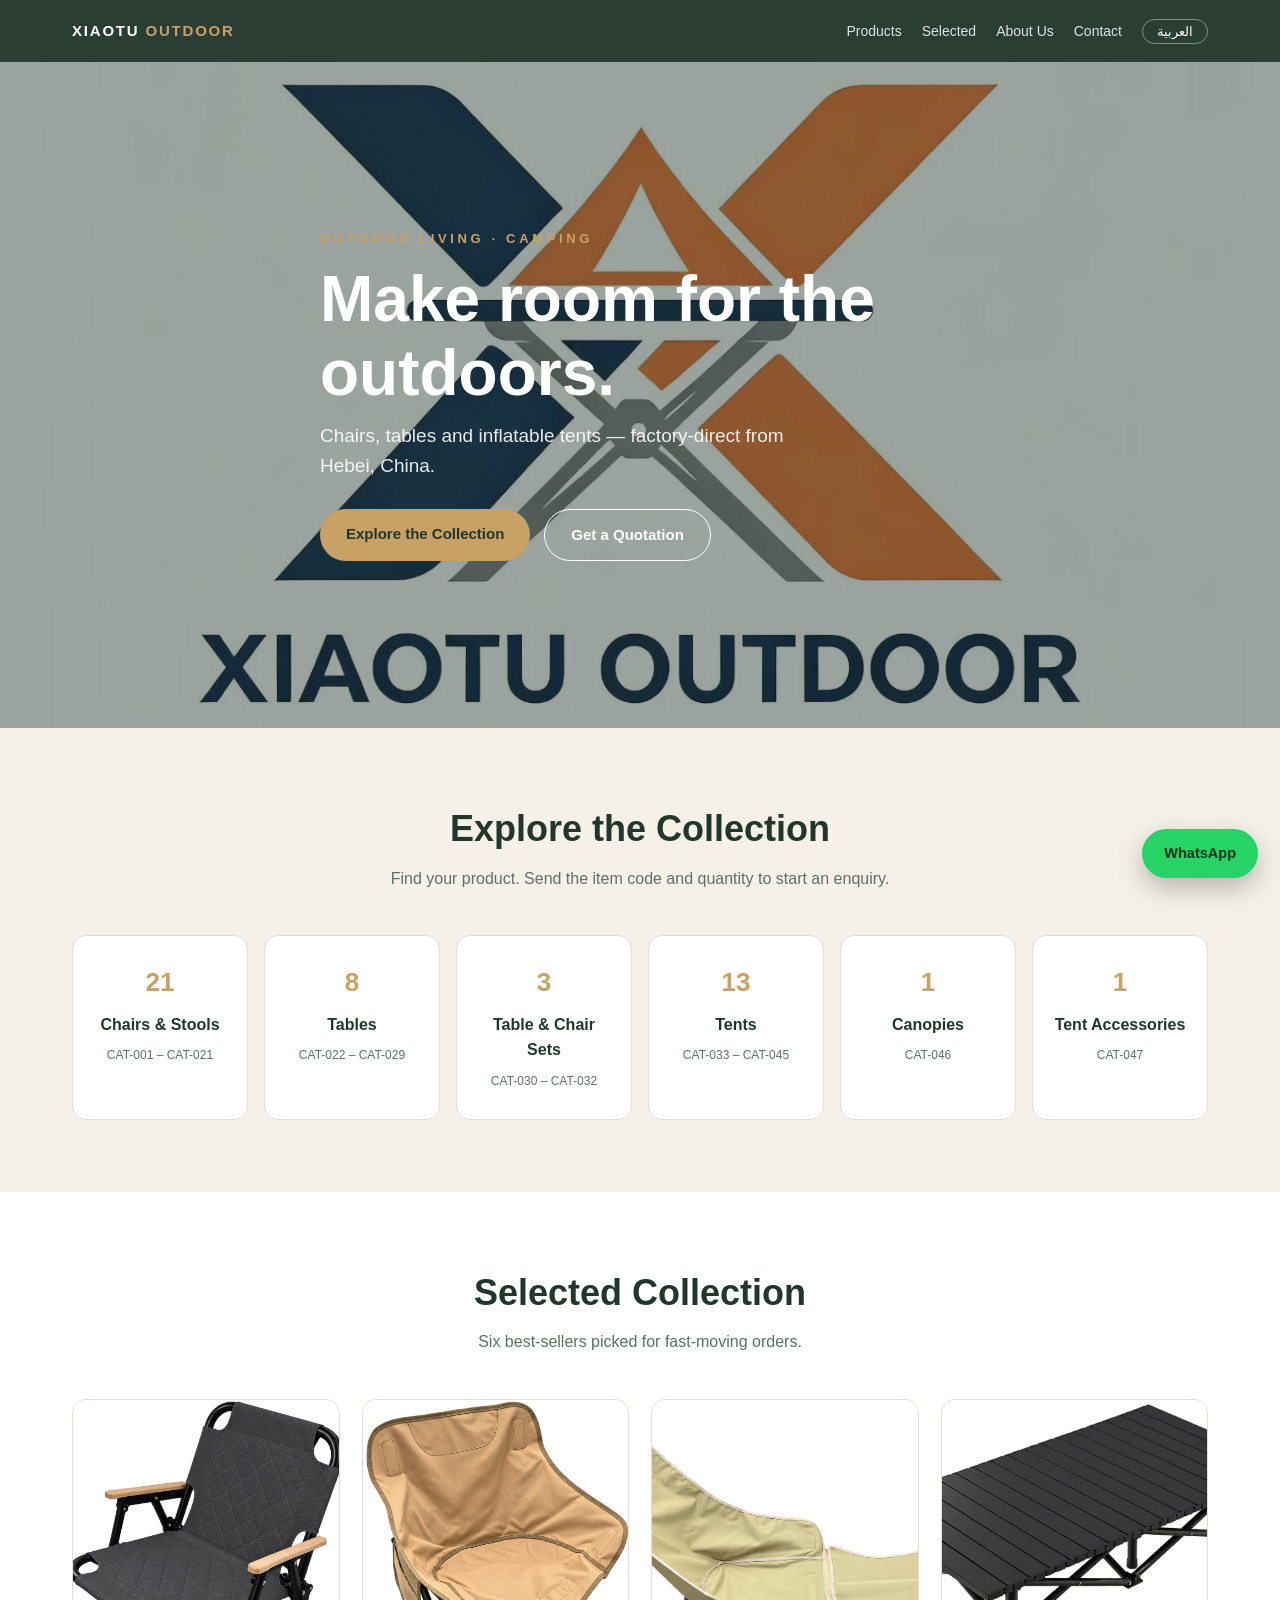
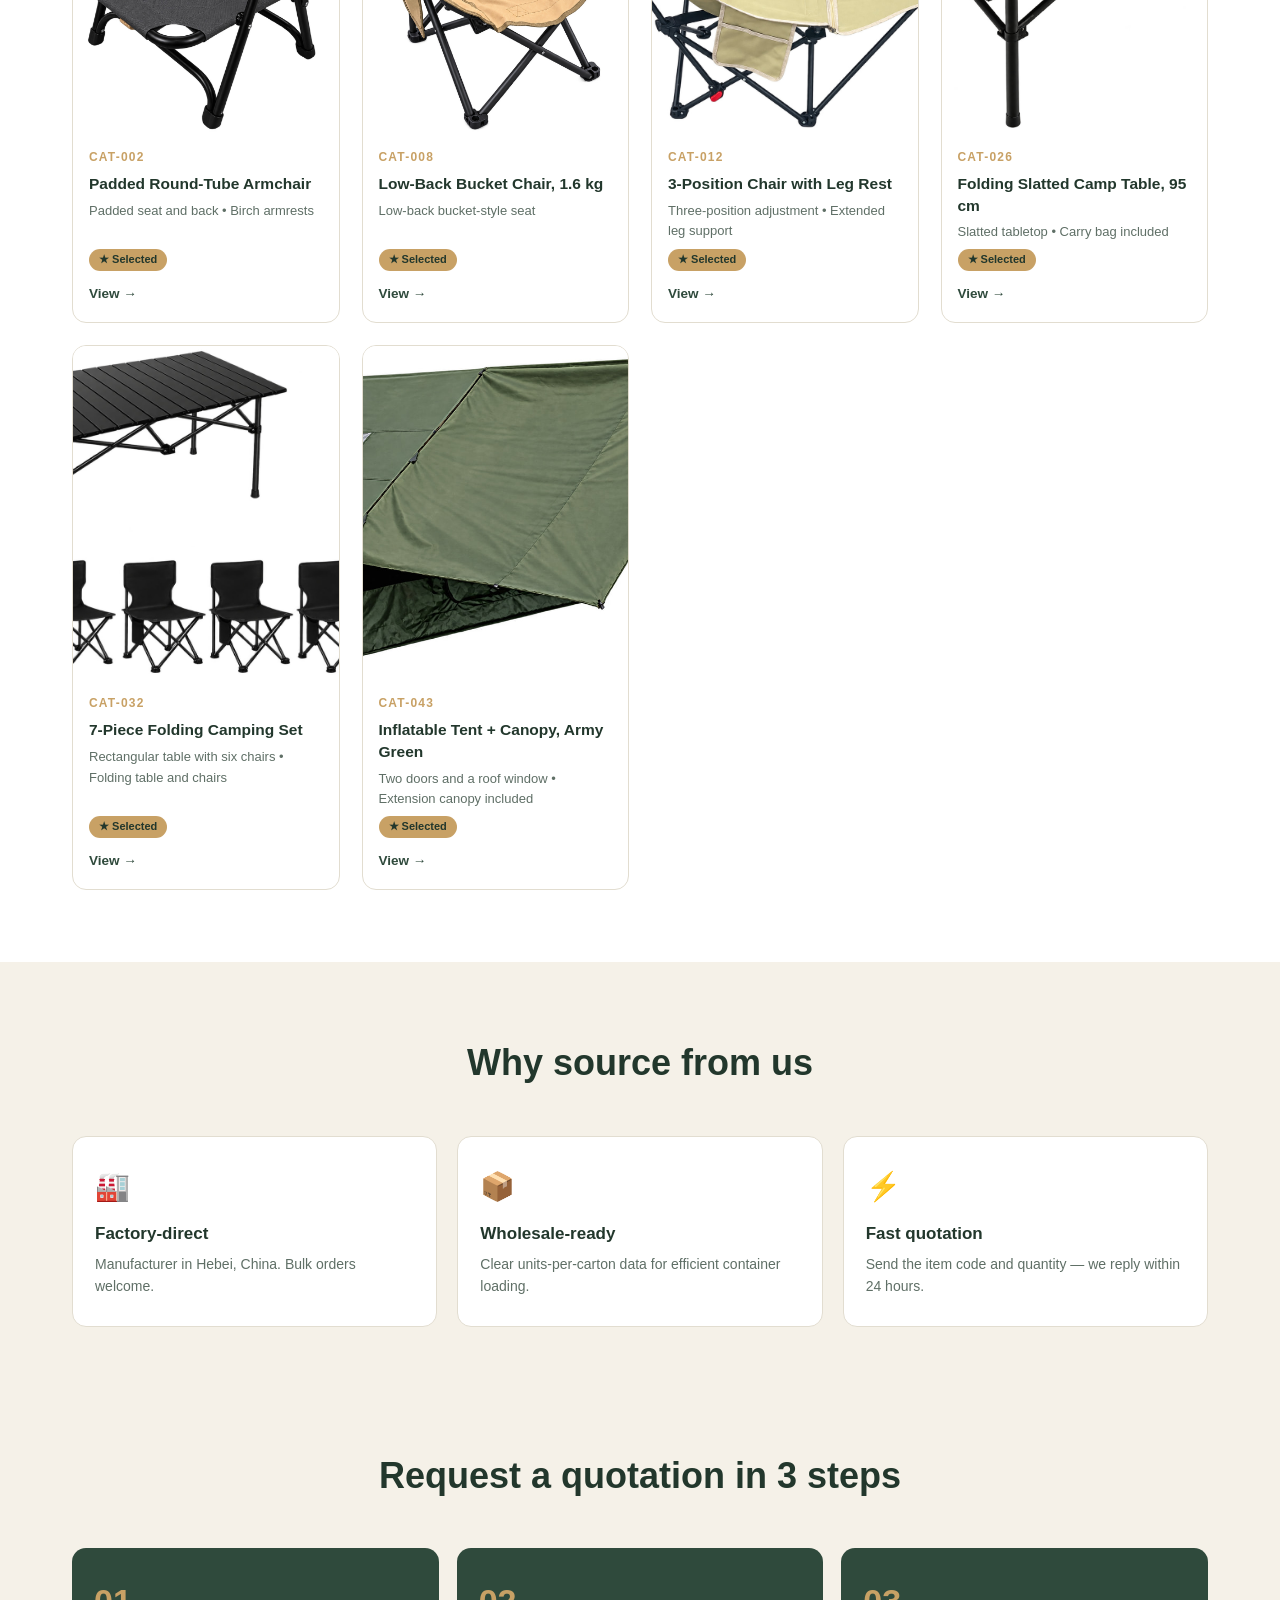
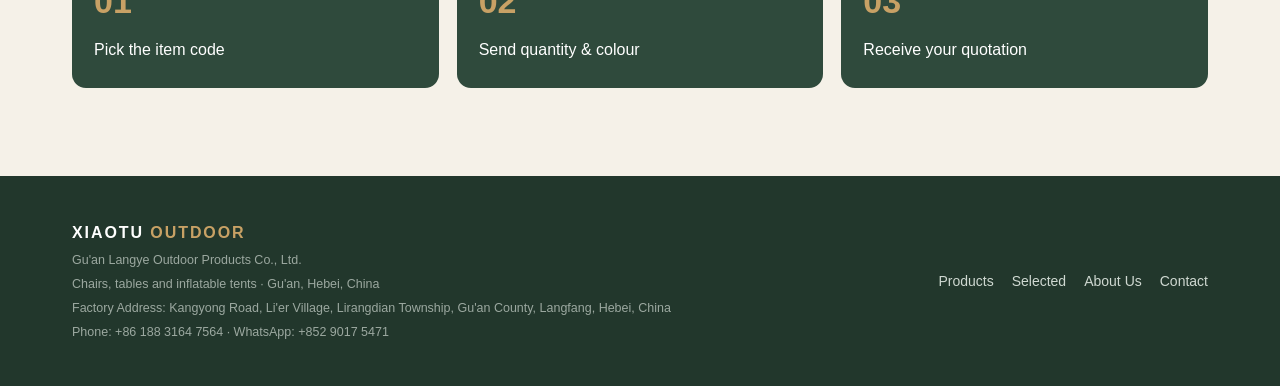
==== index.html @ 46e29aa0 "Configure GitHub Pages deployment" ====
<!DOCTYPE html>
<html lang="en" dir="ltr">
<head>
<meta charset="UTF-8">
<meta name="viewport" content="width=device-width, initial-scale=1.0">
<title>XIAOTU OUTDOOR — Chairs, Tables & Inflatable Tents | Hebei, China</title>
<meta name="description" content="Outdoor living & camping manufacturer in Hebei, China. Folding chairs, camp tables, inflatable tents and accessories for wholesale.">
<link rel="stylesheet" href="assets/css/style.css">
</head>
<body data-page="home">
<nav class="nav" id="nav"></nav>

<header class="hero">
  <img class="bg" src="assets/img/brand.jpg" alt="XIAOTU OUTDOOR camping collection">
  <div class="container">
    <div class="kicker" id="heroKicker"></div>
    <h1 id="heroTitle"></h1>
    <p class="sub" id="heroSub"></p>
    <div class="btn-row">
      <a class="btn btn-primary" href="products.html" id="heroCta"></a>
      <a class="btn btn-ghost" href="contact.html" id="heroCta2"></a>
    </div>
  </div>
</header>

<section class="section">
  <div class="container">
    <div class="sec-head"><h2 id="catTitle"></h2><p id="catSub"></p></div>
    <div class="cat-grid" id="catGrid"></div>
  </div>
</section>

<section class="section" style="background:#fff">
  <div class="container">
    <div class="sec-head"><h2 id="selTitle"></h2><p id="selSub"></p></div>
    <div class="prod-grid" id="selGrid"></div>
  </div>
</section>

<section class="section">
  <div class="container">
    <div class="sec-head"><h2 id="whyTitle"></h2></div>
    <div class="why-grid" id="whyGrid"></div>
  </div>
</section>

<section class="section tight">
  <div class="container">
    <div class="sec-head"><h2 id="stepsTitle"></h2></div>
    <div class="steps" id="stepsGrid"></div>
  </div>
</section>

<footer id="foot"></footer>
<a class="wa-float" id="waFloat" href="#" target="_blank" rel="noopener">WhatsApp</a>
<script src="assets/js/data.js"></script>
<script src="assets/js/main.js"></script>
</body>
</html>
---- assets/css/style.css ----
/* XIAOTU OUTDOOR — 站点样式（户外自然色系，支持 LTR/RTL） */
:root {
  --green: #2f4a3c;
  --green-dark: #22372c;
  --khaki: #c8a165;
  --sand: #f5f1e8;
  --ink: #1f2a24;
  --muted: #5f6f66;
  --line: #e2ddd0;
  --white: #ffffff;
  --wa: #25d366;
  --radius: 14px;
}
* { margin: 0; padding: 0; box-sizing: border-box; }
html { scroll-behavior: smooth; }
body {
  font-family: "Helvetica Neue", Arial, "Segoe UI", Tahoma, sans-serif;
  color: var(--ink);
  background: var(--sand);
  line-height: 1.6;
}
[dir="rtl"] body { font-family: Tahoma, "Segoe UI", Arial, sans-serif; }
a { color: inherit; text-decoration: none; }
img { display: block; max-width: 100%; }
.container { max-width: 1180px; margin: 0 auto; padding: 0 22px; }

/* ===== 顶部导航 ===== */
.nav {
  position: sticky; top: 0; z-index: 50;
  background: rgba(34, 55, 44, .96);
  backdrop-filter: blur(6px);
  color: #fff;
}
.nav .container { display: flex; align-items: center; gap: 26px; height: 62px; }
.logo { font-weight: 800; letter-spacing: .12em; font-size: 15px; white-space: nowrap; }
.logo span { color: var(--khaki); }
.nav-links { display: flex; gap: 20px; margin-inline-start: auto; align-items: center; }
.nav-links a { font-size: 14px; opacity: .85; }
.nav-links a:hover, .nav-links a.active { opacity: 1; color: var(--khaki); }
.lang-btn {
  border: 1px solid rgba(255,255,255,.4); border-radius: 999px;
  padding: 4px 14px; font-size: 13px; cursor: pointer; background: none; color: #fff;
}
.lang-btn:hover { border-color: var(--khaki); color: var(--khaki); }

/* ===== Hero ===== */
.hero {
  position: relative; min-height: 74vh; display: flex; align-items: center;
  background: var(--green-dark); color: #fff; overflow: hidden;
}
.hero img.bg {
  position: absolute; inset: 0; width: 100%; height: 100%;
  object-fit: cover; opacity: .55;
}
.hero .container { position: relative; z-index: 2; padding-top: 60px; padding-bottom: 60px; }
.kicker { letter-spacing: .28em; font-size: 13px; color: var(--khaki); font-weight: 700; }
.hero h1 { font-size: clamp(34px, 6vw, 64px); line-height: 1.15; margin: 14px 0 10px; max-width: 640px; }
.hero p.sub { font-size: clamp(15px, 2vw, 19px); opacity: .9; max-width: 520px; }
.btn-row { display: flex; gap: 14px; margin-top: 28px; flex-wrap: wrap; }
.btn {
  display: inline-block; padding: 13px 26px; border-radius: 999px;
  font-weight: 700; font-size: 15px; transition: transform .15s ease, box-shadow .15s ease;
}
.btn:hover { transform: translateY(-2px); box-shadow: 0 8px 20px rgba(0,0,0,.18); }
.btn-primary { background: var(--khaki); color: var(--green-dark); }
.btn-ghost { border: 1.5px solid #fff; color: #fff; }
.btn-wa { background: var(--wa); color: #08331b; }
.btn-green { background: var(--green); color: #fff; }

/* ===== 区块 ===== */
.section { padding: 72px 0; }
.section.tight { padding: 48px 0; }
.sec-head { text-align: center; max-width: 640px; margin: 0 auto 44px; }
.sec-head h2 { font-size: clamp(24px, 4vw, 36px); color: var(--green-dark); }
.sec-head p { color: var(--muted); margin-top: 8px; }

/* ===== 分类卡片 ===== */
.cat-grid { display: grid; grid-template-columns: repeat(auto-fit, minmax(160px, 1fr)); gap: 16px; }
.cat-card {
  background: var(--white); border: 1px solid var(--line); border-radius: var(--radius);
  padding: 26px 18px; text-align: center; transition: all .18s ease;
}
.cat-card:hover { border-color: var(--khaki); transform: translateY(-3px); box-shadow: 0 10px 24px rgba(47,74,60,.10); }
.cat-card .num { font-size: 26px; font-weight: 800; color: var(--khaki); }
.cat-card h3 { font-size: 16px; margin: 8px 0 4px; color: var(--green-dark); }
.cat-card small { color: var(--muted); font-size: 12px; }

/* ===== 产品卡片 ===== */
.prod-grid { display: grid; grid-template-columns: repeat(auto-fill, minmax(240px, 1fr)); gap: 22px; }
.prod-card {
  background: var(--white); border: 1px solid var(--line); border-radius: var(--radius);
  overflow: hidden; display: flex; flex-direction: column; transition: all .18s ease;
}
.prod-card:hover { transform: translateY(-4px); box-shadow: 0 14px 30px rgba(47,74,60,.12); }
.prod-card .thumb { aspect-ratio: 4/5; background: #eee; overflow: hidden; }
.prod-card .thumb img { width: 100%; height: 100%; object-fit: cover; }
.prod-card .body { padding: 16px 16px 18px; display: flex; flex-direction: column; gap: 6px; flex: 1; }
.prod-card .code { font-size: 12px; font-weight: 800; letter-spacing: .1em; color: var(--khaki); }
.prod-card h3 { font-size: 15.5px; line-height: 1.4; color: var(--green-dark); }
.prod-card .tag { font-size: 13px; color: var(--muted); flex: 1; }
.badge-sel {
  display: inline-block; align-self: flex-start;
  background: var(--khaki); color: var(--green-dark);
  font-size: 11px; font-weight: 800; border-radius: 999px; padding: 2px 10px;
}
.card-link { font-size: 13.5px; font-weight: 700; color: var(--green); margin-top: 6px; }
.card-link::after { content: " →"; }
[dir="rtl"] .card-link::after { content: " ←"; }

/* ===== 筛选条 ===== */
.filter-bar { display: flex; gap: 10px; flex-wrap: wrap; justify-content: center; margin-bottom: 36px; }
.filter-bar button {
  border: 1px solid var(--line); background: var(--white); border-radius: 999px;
  padding: 8px 18px; font-size: 14px; cursor: pointer; color: var(--ink);
}
.filter-bar button.active { background: var(--green); color: #fff; border-color: var(--green); }

/* ===== 产品详情 ===== */
.detail { display: grid; grid-template-columns: 1fr 1fr; gap: 44px; align-items: start; }
.detail .photo { border-radius: var(--radius); overflow: hidden; border: 1px solid var(--line); background: #fff; }
.detail h1 { font-size: clamp(22px, 3.4vw, 32px); color: var(--green-dark); margin: 6px 0 8px; }
.detail .tag { color: var(--muted); margin-bottom: 18px; }
.crumb { font-size: 13px; color: var(--muted); }
.crumb a { color: var(--green); font-weight: 600; }
.spec-table { width: 100%; border-collapse: collapse; margin: 18px 0 24px; background: #fff; border-radius: var(--radius); overflow: hidden; }
.spec-table th, .spec-table td { text-align: start; padding: 11px 16px; border-bottom: 1px solid var(--line); font-size: 14.5px; }
.spec-table th { width: 42%; color: var(--muted); font-weight: 600; background: #faf8f2; }
.spec-table tr:last-child th, .spec-table tr:last-child td { border-bottom: none; }
.spec-title { font-size: 15px; font-weight: 800; letter-spacing: .06em; color: var(--green); text-transform: uppercase; }
.quote-box {
  background: var(--green-dark); color: #fff; border-radius: var(--radius);
  padding: 22px; margin-top: 8px;
}
.quote-box p { font-size: 14px; opacity: .85; margin-bottom: 14px; }

/* ===== 优势 / 步骤 ===== */
.why-grid { display: grid; grid-template-columns: repeat(auto-fit, minmax(240px, 1fr)); gap: 20px; }
.why-card { background: #fff; border-radius: var(--radius); border: 1px solid var(--line); padding: 28px 22px; }
.why-card .ic { font-size: 28px; }
.why-card h3 { margin: 10px 0 6px; color: var(--green-dark); font-size: 17px; }
.why-card p { color: var(--muted); font-size: 14px; }
.steps { display: grid; grid-template-columns: repeat(auto-fit, minmax(200px, 1fr)); gap: 18px; counter-reset: s; }
.step { background: var(--green); color: #fff; border-radius: var(--radius); padding: 26px 22px; position: relative; }
.step::before {
  counter-increment: s; content: counter(s, decimal-leading-zero);
  font-size: 34px; font-weight: 800; color: var(--khaki); display: block; margin-bottom: 8px;
}

/* ===== 联系表单 ===== */
.contact-wrap { display: grid; grid-template-columns: 1fr 1fr; gap: 44px; align-items: start; }
.contact-form { background: #fff; border: 1px solid var(--line); border-radius: var(--radius); padding: 30px; }
.contact-form label { display: block; font-size: 13.5px; font-weight: 700; color: var(--green-dark); margin: 14px 0 6px; }
.contact-form input, .contact-form select, .contact-form textarea {
  width: 100%; border: 1px solid var(--line); border-radius: 10px;
  padding: 11px 14px; font-size: 14.5px; font-family: inherit; background: #fbfaf6;
}
.contact-form textarea { min-height: 90px; resize: vertical; }
.contact-form .btn { width: 100%; margin-top: 20px; border: none; cursor: pointer; font-size: 15.5px; }
.field-list { list-style: none; margin-top: 18px; }
.field-list li { padding: 10px 0; border-bottom: 1px dashed var(--line); font-size: 15px; }
.field-list li b { color: var(--khaki); margin-inline-end: 8px; }

/* ===== 页脚 ===== */
footer { background: var(--green-dark); color: #cfd8d1; margin-top: 40px; }
footer .container { padding: 44px 22px; display: flex; flex-wrap: wrap; gap: 26px; justify-content: space-between; align-items: center; }
footer .flogo { color: #fff; font-weight: 800; letter-spacing: .12em; }
footer .flogo span { color: var(--khaki); }
footer small { display: block; margin-top: 4px; font-size: 12.5px; opacity: .7; }
.foot-links { display: flex; gap: 18px; font-size: 14px; }
.foot-links a:hover { color: var(--khaki); }

/* ===== WhatsApp 悬浮按钮 ===== */
.wa-float {
  position: fixed; bottom: 22px; inset-inline-end: 22px; z-index: 60;
  background: var(--wa); color: #08331b; font-weight: 800;
  border-radius: 999px; padding: 13px 22px; box-shadow: 0 10px 26px rgba(0,0,0,.25);
  font-size: 14.5px;
}

@media (max-width: 860px) {
  .detail, .contact-wrap { grid-template-columns: 1fr; }
  .nav-links { gap: 12px; font-size: 13px; }
  .nav .container { gap: 12px; }
}
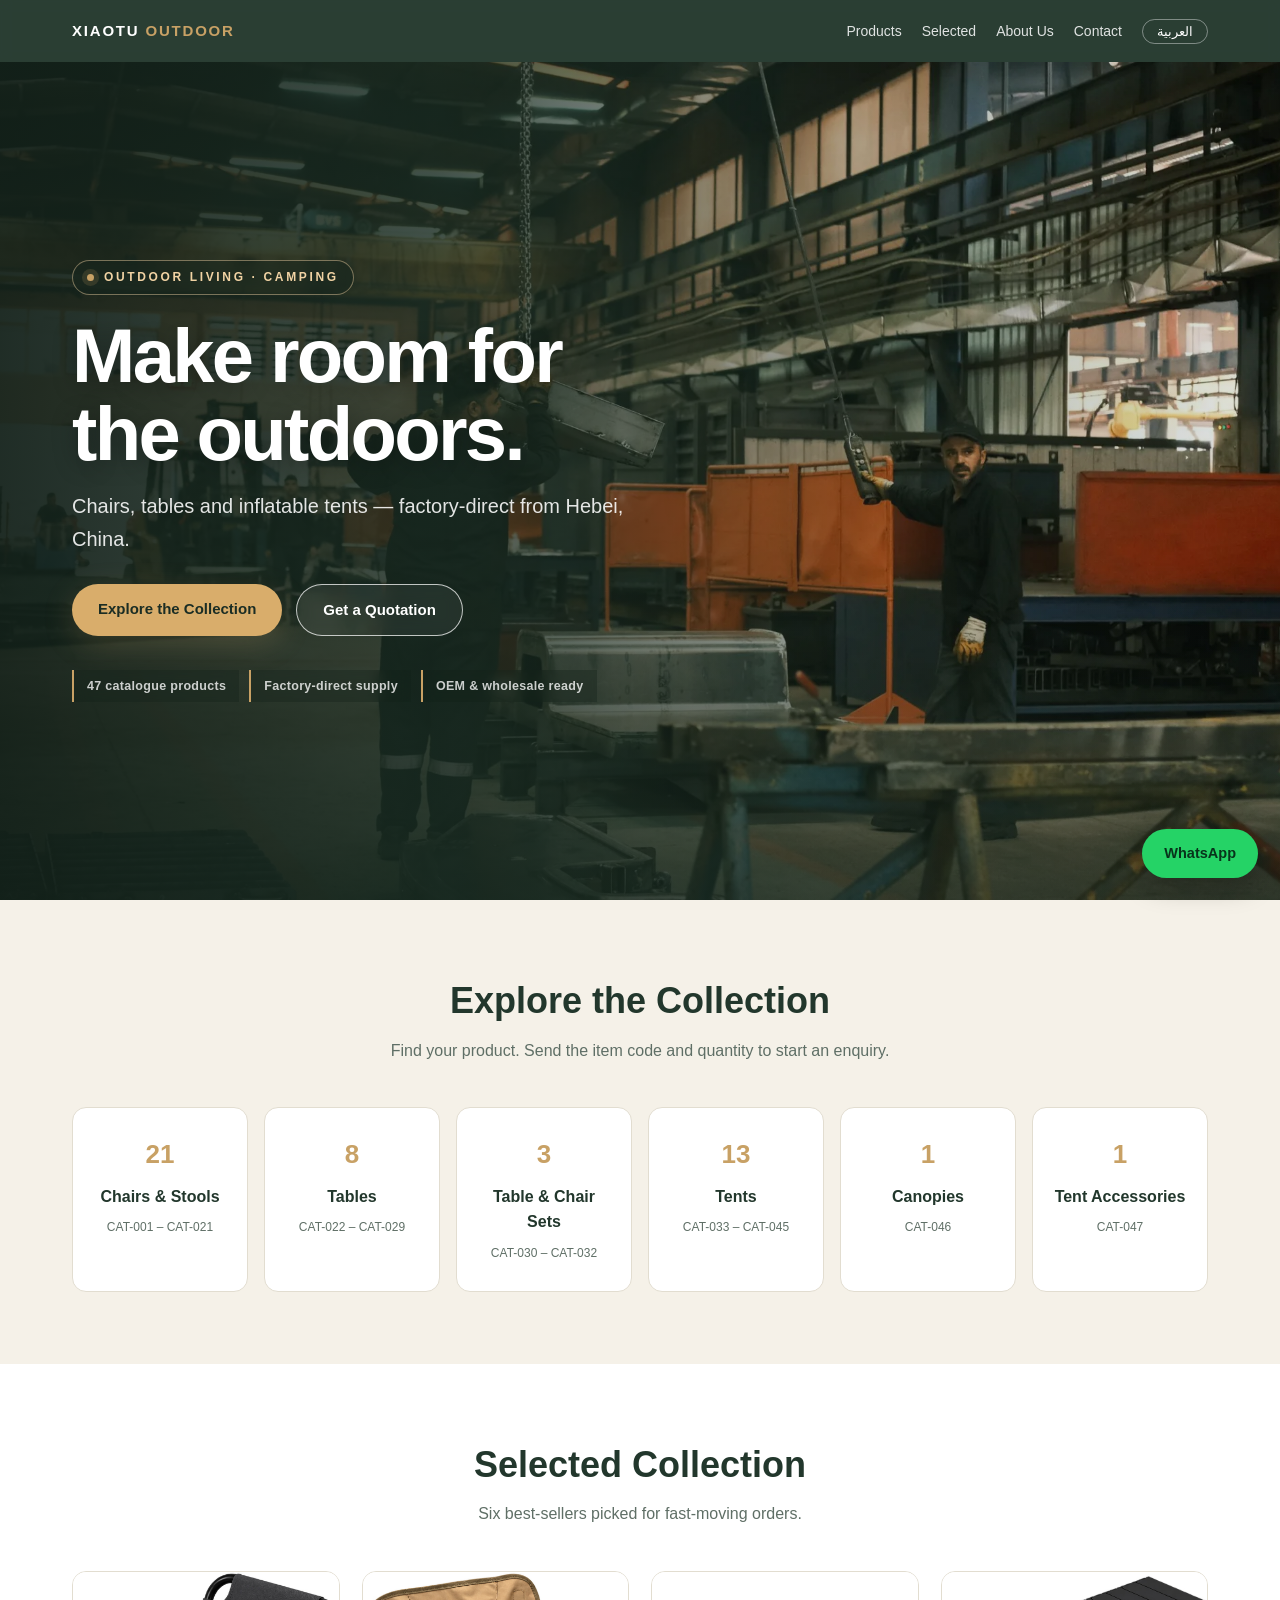
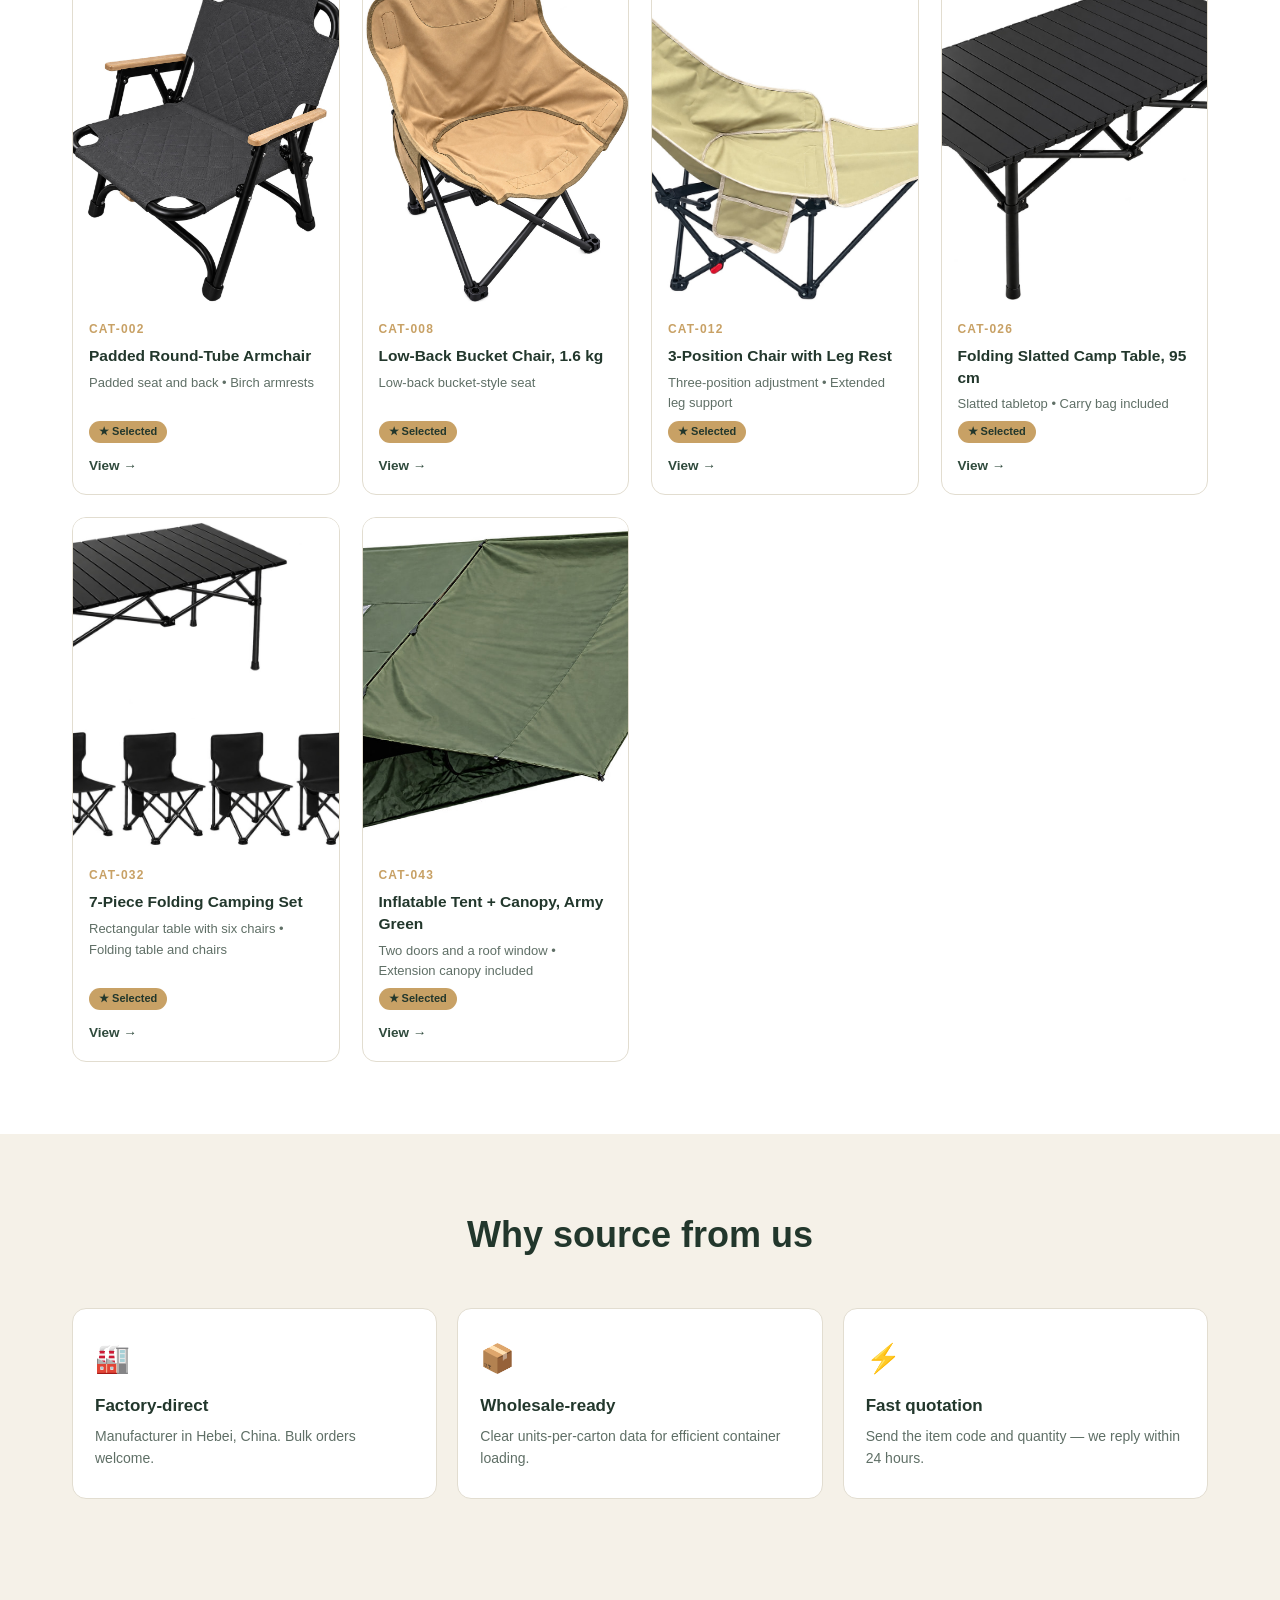
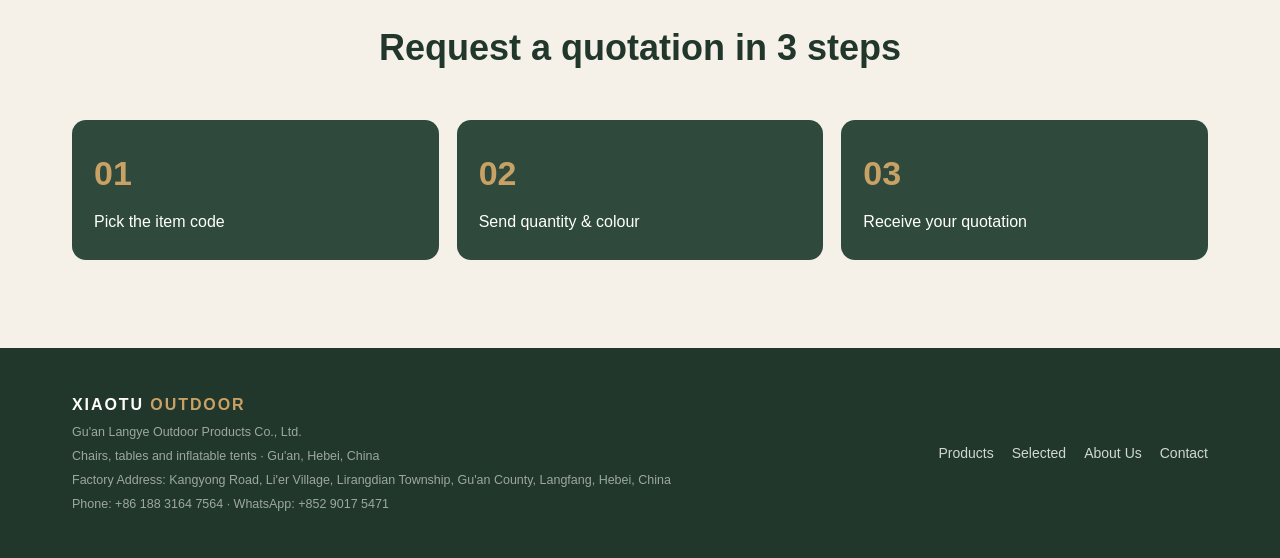
==== commit af58e953: "Refresh homepage factory hero" ====
--- a/index.html
+++ b/index.html
@@ -11,14 +11,21 @@
 <nav class="nav" id="nav"></nav>
 
 <header class="hero">
-  <img class="bg" src="assets/img/brand.jpg" alt="XIAOTU OUTDOOR camping collection">
+  <img class="bg" src="assets/img/factory-hero.webp" alt="Workers producing metal frames in a modern factory" fetchpriority="high">
   <div class="container">
-    <div class="kicker" id="heroKicker"></div>
-    <h1 id="heroTitle"></h1>
-    <p class="sub" id="heroSub"></p>
-    <div class="btn-row">
-      <a class="btn btn-primary" href="products.html" id="heroCta"></a>
-      <a class="btn btn-ghost" href="contact.html" id="heroCta2"></a>
+    <div class="hero-content">
+      <div class="kicker" id="heroKicker"></div>
+      <h1 id="heroTitle"></h1>
+      <p class="sub" id="heroSub"></p>
+      <div class="btn-row">
+        <a class="btn btn-primary" href="products.html" id="heroCta"></a>
+        <a class="btn btn-ghost" href="contact.html" id="heroCta2"></a>
+      </div>
+      <div class="hero-proof" aria-label="Factory capabilities">
+        <span id="heroProof1"></span>
+        <span id="heroProof2"></span>
+        <span id="heroProof3"></span>
+      </div>
     </div>
   </div>
 </header>
--- a/assets/css/style.css
+++ b/assets/css/style.css
@@ -18,6 +18,7 @@
   color: var(--ink);
   background: var(--sand);
   line-height: 1.6;
+  overflow-x: hidden;
 }
 [dir="rtl"] body { font-family: Tahoma, "Segoe UI", Arial, sans-serif; }
 a { color: inherit; text-decoration: none; }
@@ -45,27 +46,58 @@
 
 /* ===== Hero ===== */
 .hero {
-  position: relative; min-height: 74vh; display: flex; align-items: center;
+  position: relative; min-height: 680px; height: calc(100svh - 62px); max-height: 860px;
+  display: flex; align-items: center;
   background: var(--green-dark); color: #fff; overflow: hidden;
 }
 .hero img.bg {
   position: absolute; inset: 0; width: 100%; height: 100%;
-  object-fit: cover; opacity: .55;
-}
-.hero .container { position: relative; z-index: 2; padding-top: 60px; padding-bottom: 60px; }
-.kicker { letter-spacing: .28em; font-size: 13px; color: var(--khaki); font-weight: 700; }
-.hero h1 { font-size: clamp(34px, 6vw, 64px); line-height: 1.15; margin: 14px 0 10px; max-width: 640px; }
-.hero p.sub { font-size: clamp(15px, 2vw, 19px); opacity: .9; max-width: 520px; }
+  object-fit: cover; object-position: center; opacity: 1;
+}
+.hero::before {
+  content: ""; position: absolute; inset: 0; z-index: 1;
+  background:
+    linear-gradient(90deg, rgba(18,32,25,.94) 0%, rgba(24,42,33,.82) 34%, rgba(24,42,33,.34) 66%, rgba(18,32,25,.12) 100%),
+    linear-gradient(0deg, rgba(16,28,22,.66) 0%, transparent 38%);
+}
+[dir="rtl"] .hero::before {
+  background:
+    linear-gradient(270deg, rgba(18,32,25,.94) 0%, rgba(24,42,33,.82) 34%, rgba(24,42,33,.34) 66%, rgba(18,32,25,.12) 100%),
+    linear-gradient(0deg, rgba(16,28,22,.66) 0%, transparent 38%);
+}
+.hero .container { position: relative; z-index: 2; width: 100%; padding-top: 72px; padding-bottom: 72px; }
+.hero-content { max-width: 680px; }
+.kicker {
+  display: inline-flex; align-items: center; gap: 10px;
+  letter-spacing: .22em; font-size: 12px; color: #f1d3a4; font-weight: 800;
+  border: 1px solid rgba(241,211,164,.45); background: rgba(20,35,27,.38);
+  border-radius: 999px; padding: 7px 14px; backdrop-filter: blur(8px);
+}
+.kicker::before { content: ""; width: 7px; height: 7px; border-radius: 50%; background: var(--khaki); box-shadow: 0 0 0 5px rgba(200,161,101,.16); }
+.hero h1 {
+  font-size: clamp(42px, 6.4vw, 76px); line-height: 1.02; letter-spacing: -.035em;
+  margin: 22px 0 18px; max-width: 680px; text-wrap: balance;
+  text-shadow: 0 4px 24px rgba(0,0,0,.32);
+}
+.hero p.sub { font-size: clamp(16px, 2vw, 20px); line-height: 1.65; color: rgba(255,255,255,.88); max-width: 580px; }
 .btn-row { display: flex; gap: 14px; margin-top: 28px; flex-wrap: wrap; }
 .btn {
   display: inline-block; padding: 13px 26px; border-radius: 999px;
   font-weight: 700; font-size: 15px; transition: transform .15s ease, box-shadow .15s ease;
 }
 .btn:hover { transform: translateY(-2px); box-shadow: 0 8px 20px rgba(0,0,0,.18); }
-.btn-primary { background: var(--khaki); color: var(--green-dark); }
-.btn-ghost { border: 1.5px solid #fff; color: #fff; }
+.btn-primary { background: #d9ad6b; color: #1b2d24; box-shadow: 0 8px 30px rgba(200,161,101,.22); }
+.btn-ghost { border: 1.5px solid rgba(255,255,255,.72); color: #fff; background: rgba(255,255,255,.06); backdrop-filter: blur(8px); }
 .btn-wa { background: var(--wa); color: #08331b; }
 .btn-green { background: var(--green); color: #fff; }
+.hero-proof { display: flex; gap: 10px; flex-wrap: wrap; margin-top: 34px; }
+.hero-proof span {
+  display: inline-flex; align-items: center; min-height: 32px;
+  border-left: 2px solid var(--khaki); padding: 4px 13px;
+  color: rgba(255,255,255,.78); font-size: 12.5px; font-weight: 700; letter-spacing: .025em;
+  background: rgba(18,32,25,.34); backdrop-filter: blur(7px);
+}
+[dir="rtl"] .hero-proof span { border-left: 0; border-right: 2px solid var(--khaki); }
 
 /* ===== 区块 ===== */
 .section { padding: 72px 0; }
@@ -179,6 +211,22 @@
 
 @media (max-width: 860px) {
   .detail, .contact-wrap { grid-template-columns: 1fr; }
-  .nav-links { gap: 12px; font-size: 13px; }
-  .nav .container { gap: 12px; }
-}
+  .nav .container { gap: 14px; padding-inline: 16px; overflow: hidden; }
+  .logo { flex: 0 0 auto; font-size: 14px; }
+  .nav-links {
+    min-width: 0; gap: 14px; font-size: 13px; overflow-x: auto;
+    white-space: nowrap; scrollbar-width: none; -webkit-overflow-scrolling: touch;
+  }
+  .nav-links::-webkit-scrollbar { display: none; }
+  .hero { min-height: 640px; height: calc(100svh - 62px); max-height: 760px; }
+  .hero img.bg { object-position: 58% center; }
+  .hero::before {
+    background: linear-gradient(90deg, rgba(18,32,25,.94) 0%, rgba(24,42,33,.72) 72%, rgba(18,32,25,.34) 100%);
+  }
+  [dir="rtl"] .hero::before {
+    background: linear-gradient(270deg, rgba(18,32,25,.94) 0%, rgba(24,42,33,.72) 72%, rgba(18,32,25,.34) 100%);
+  }
+  .hero .container { padding-top: 52px; padding-bottom: 52px; }
+  .hero h1 { font-size: clamp(40px, 12vw, 58px); }
+  .hero-proof { margin-top: 28px; }
+}
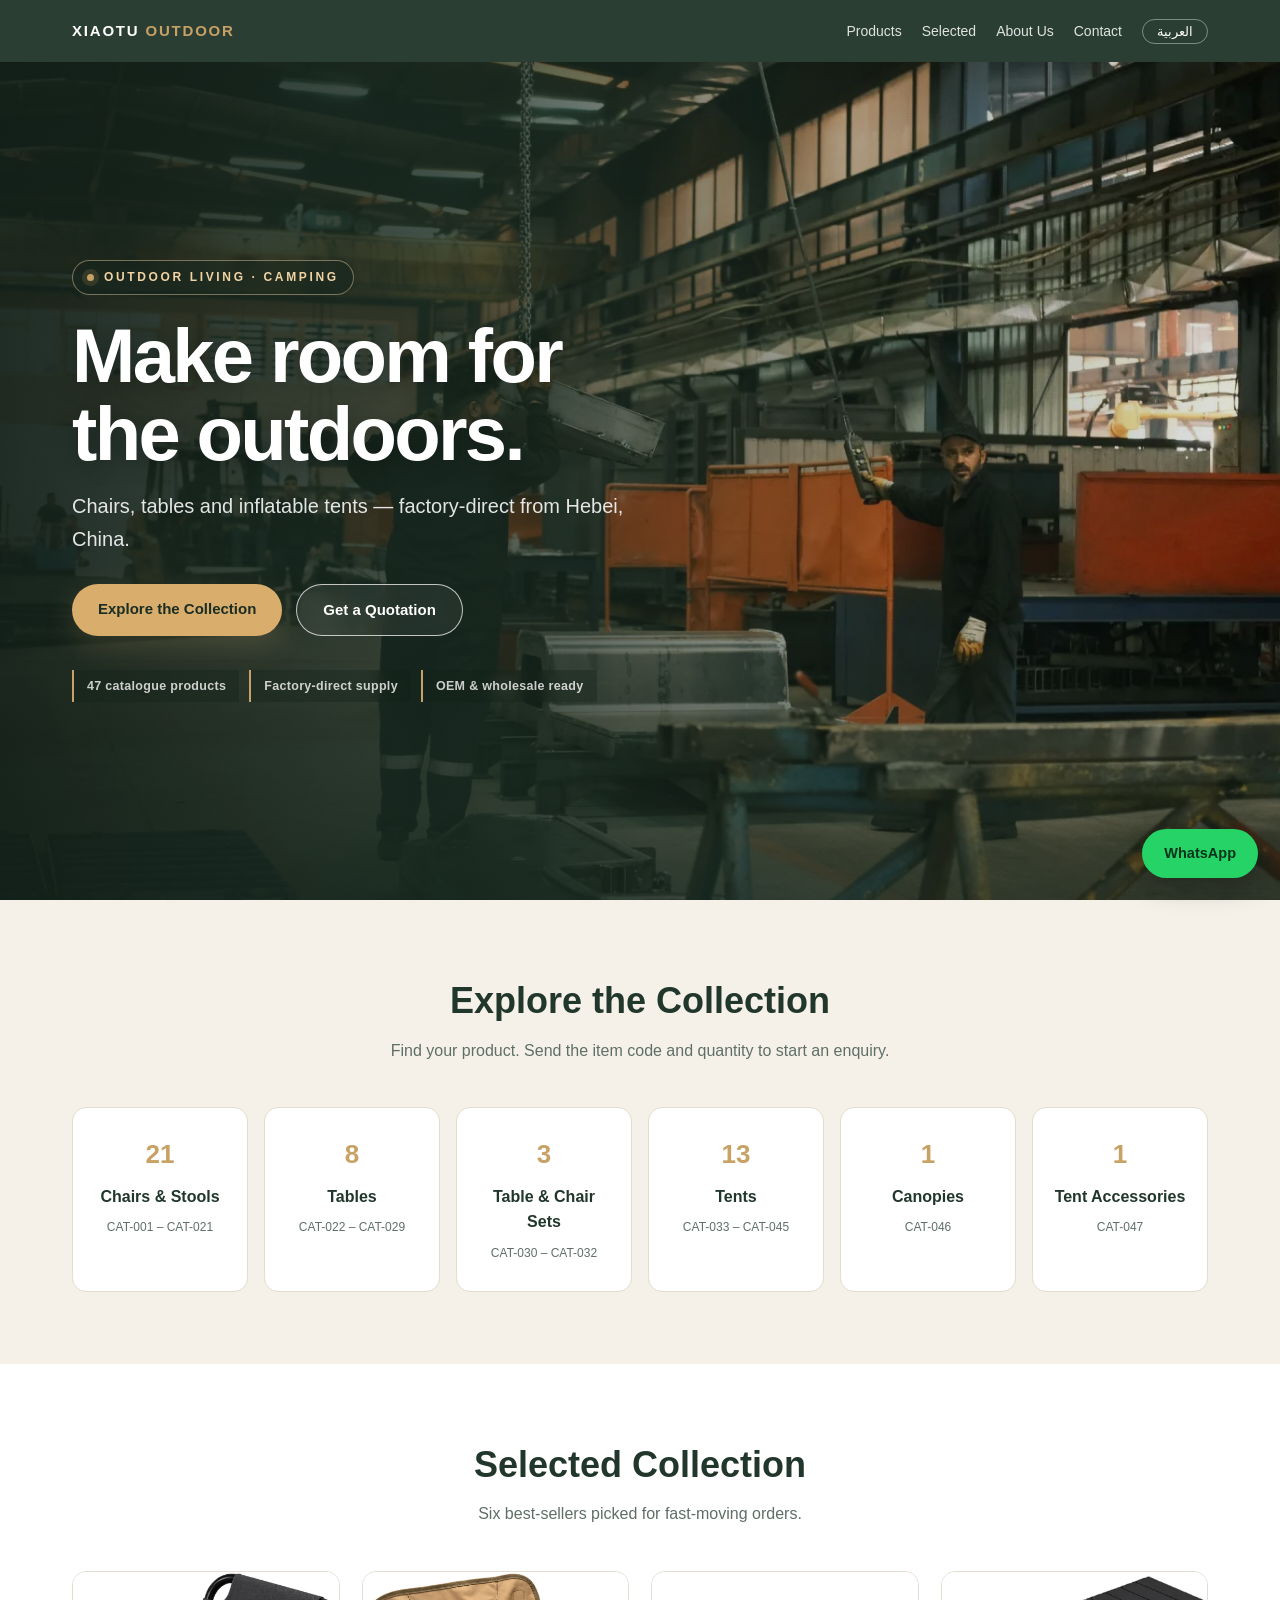
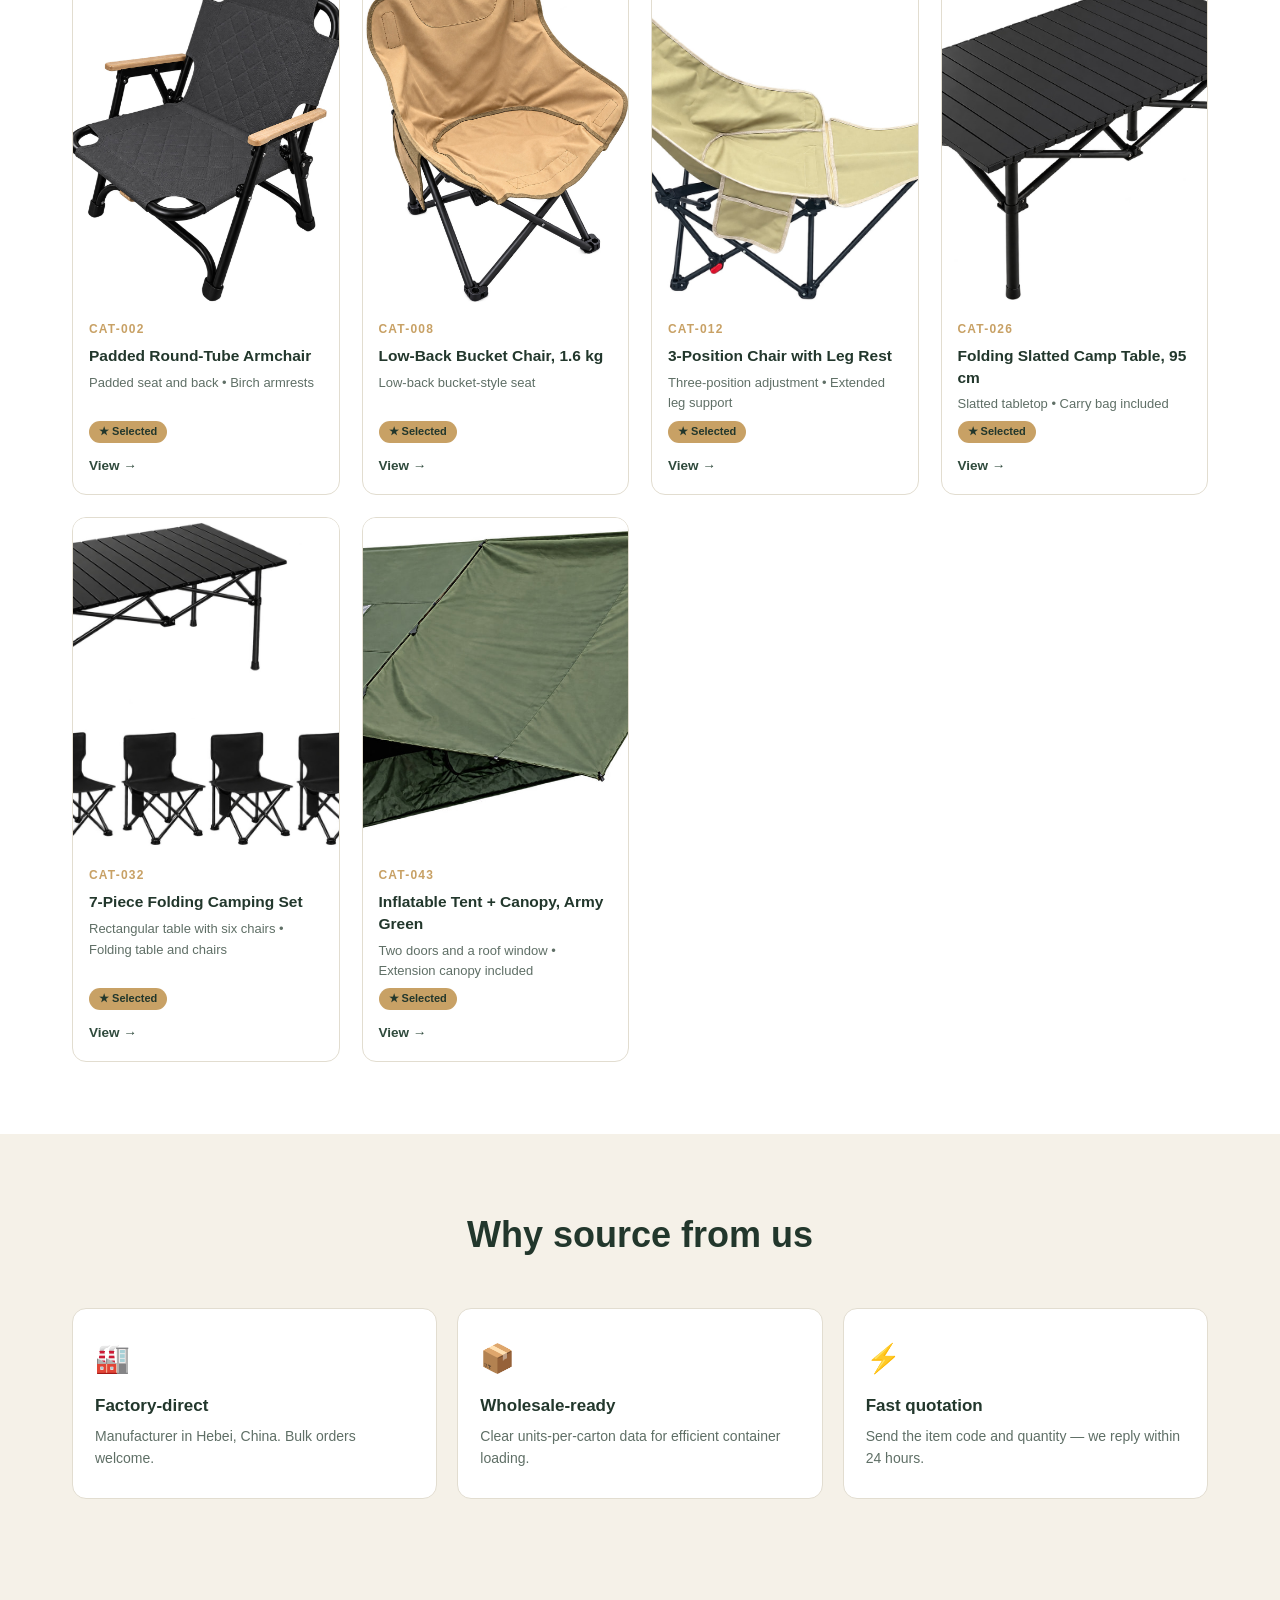
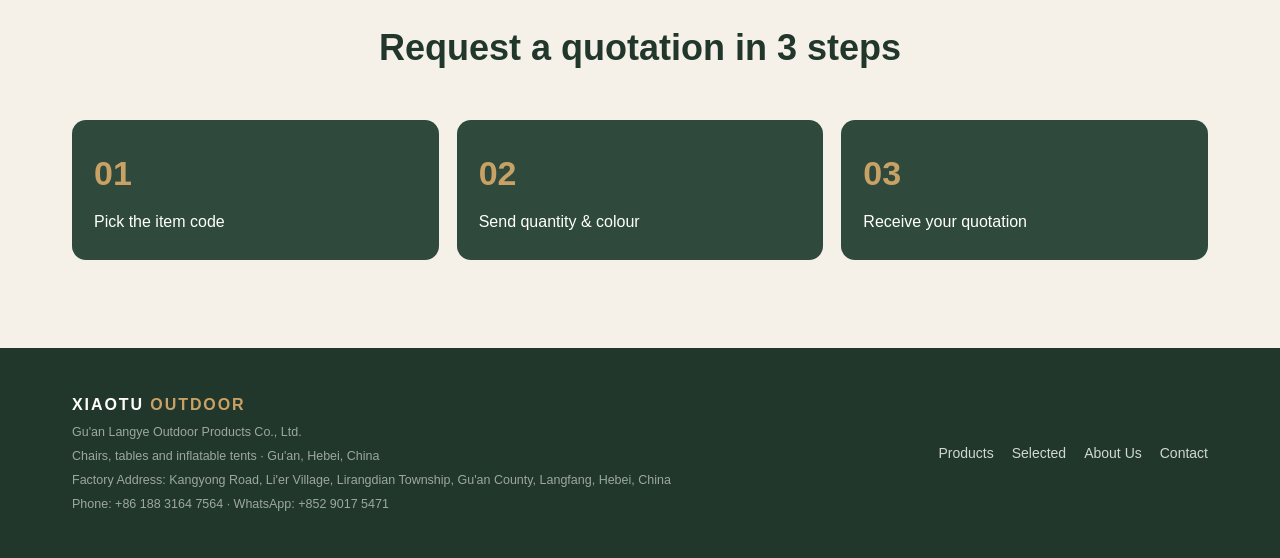
==== commit 31901d1d: "Optimize homepage hero loading" ====
--- a/index.html
+++ b/index.html
@@ -5,13 +5,14 @@
 <meta name="viewport" content="width=device-width, initial-scale=1.0">
 <title>XIAOTU OUTDOOR — Chairs, Tables & Inflatable Tents | Hebei, China</title>
 <meta name="description" content="Outdoor living & camping manufacturer in Hebei, China. Folding chairs, camp tables, inflatable tents and accessories for wholesale.">
+<link rel="preload" as="image" href="assets/img/factory-hero-1600.webp" imagesrcset="assets/img/factory-hero-960.webp 960w, assets/img/factory-hero-1600.webp 1600w, assets/img/factory-hero.webp 2200w" imagesizes="100vw" type="image/webp" fetchpriority="high">
 <link rel="stylesheet" href="assets/css/style.css">
 </head>
 <body data-page="home">
 <nav class="nav" id="nav"></nav>
 
 <header class="hero">
-  <img class="bg" src="assets/img/factory-hero.webp" alt="Workers producing metal frames in a modern factory" fetchpriority="high">
+  <img class="bg" src="assets/img/factory-hero-1600.webp" srcset="assets/img/factory-hero-960.webp 960w, assets/img/factory-hero-1600.webp 1600w, assets/img/factory-hero.webp 2200w" sizes="100vw" alt="Workers producing metal frames in a modern factory" fetchpriority="high" decoding="async">
   <div class="container">
     <div class="hero-content">
       <div class="kicker" id="heroKicker"></div>
